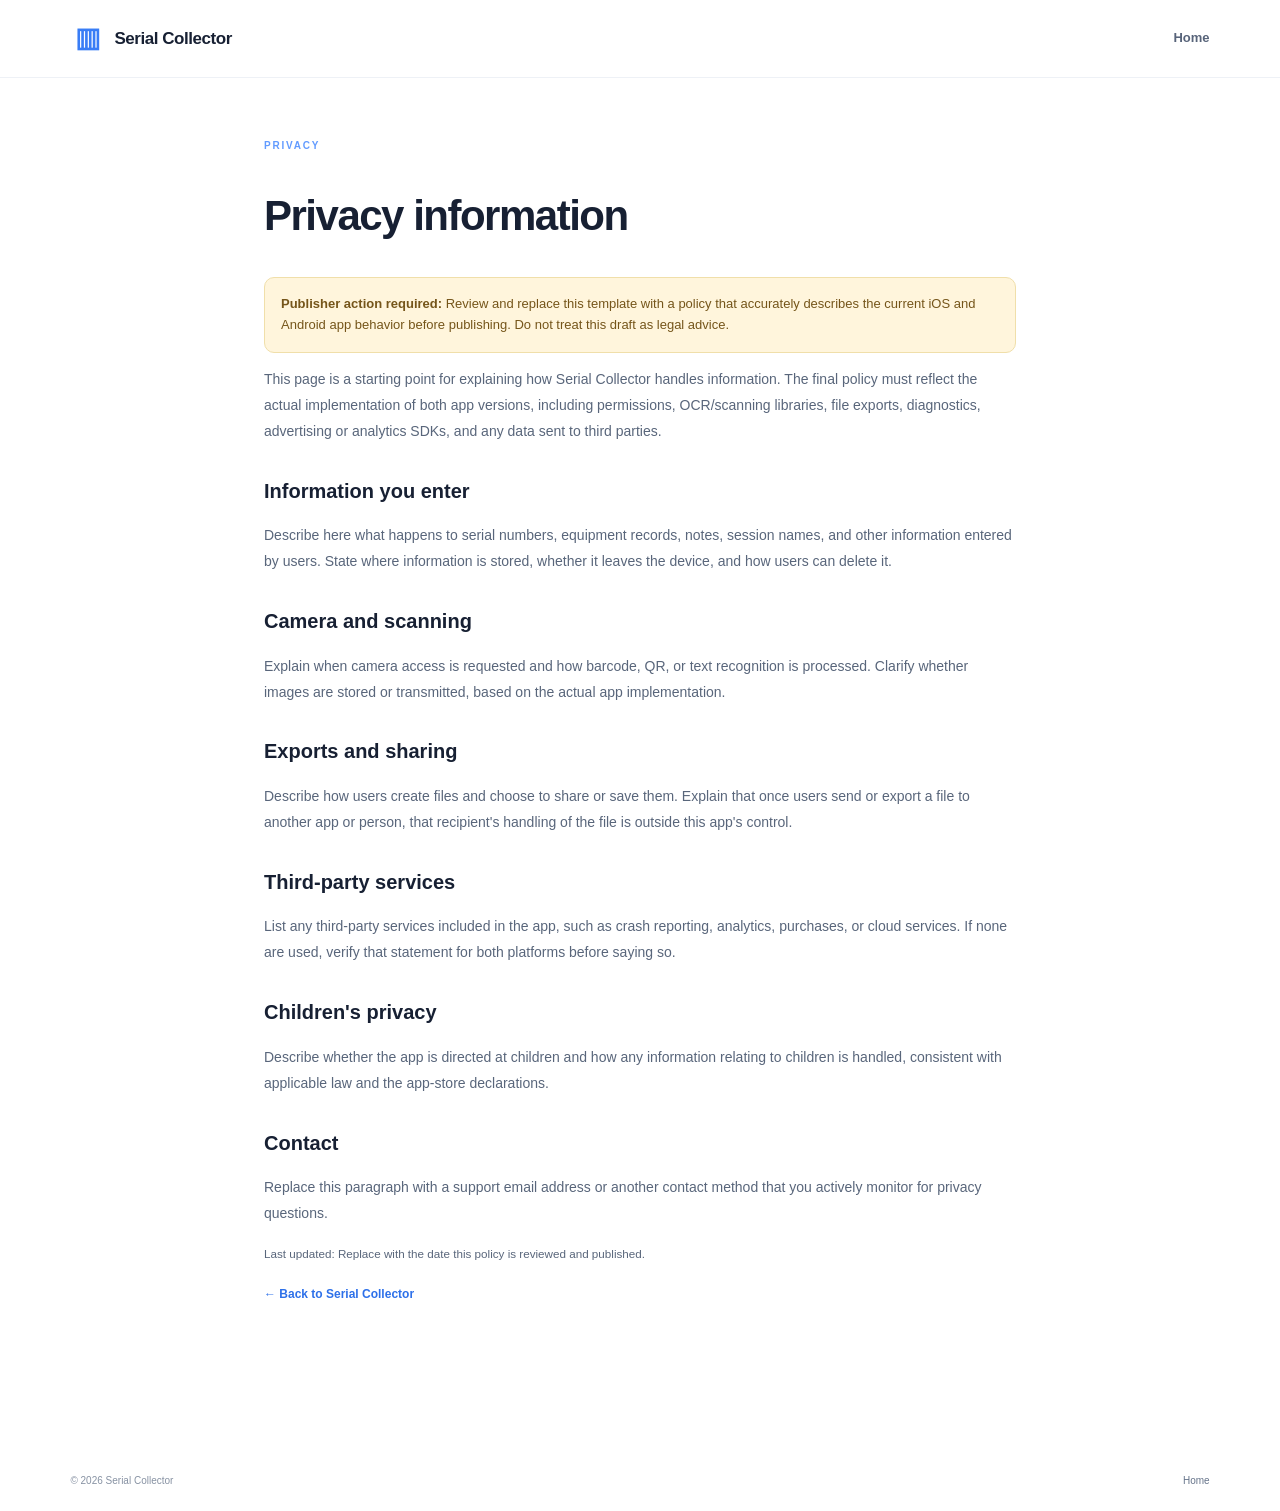
==== privacy.html @ 61e74a2b "Add files via upload" ====
<!doctype html>
<html lang="en">
<head>
  <meta charset="utf-8">
  <meta name="viewport" content="width=device-width, initial-scale=1">
  <title>Privacy Information — Serial Collector</title>
  <meta name="description" content="Privacy information for Serial Collector.">
  <link rel="stylesheet" href="styles.css">
  <style>.privacy-page{max-width:800px;margin:60px auto;padding:0 24px 70px}.privacy-page h1{font-size:42px;letter-spacing:-1.5px}.privacy-page h2{margin-top:30px;font-size:20px}.privacy-page p,.privacy-page li{color:#59667b;font-size:14px;line-height:1.85}.notice{padding:16px;background:#fff5dc;border:1px solid #f0dfaa;border-radius:10px;color:#75551a;font-size:13px}</style>
</head>
<body>
  <header class="site-header"><a class="brand" href="index.html"><span class="brand-mark">▥</span><span>Serial Collector</span></a><nav><a href="index.html">Home</a></nav></header>
  <main class="privacy-page">
    <div class="eyebrow">PRIVACY</div>
    <h1>Privacy information</h1>
    <div class="notice"><strong>Publisher action required:</strong> Review and replace this template with a policy that accurately describes the current iOS and Android app behavior before publishing. Do not treat this draft as legal advice.</div>
    <p>This page is a starting point for explaining how Serial Collector handles information. The final policy must reflect the actual implementation of both app versions, including permissions, OCR/scanning libraries, file exports, diagnostics, advertising or analytics SDKs, and any data sent to third parties.</p>
    <h2>Information you enter</h2>
    <p>Describe here what happens to serial numbers, equipment records, notes, session names, and other information entered by users. State where information is stored, whether it leaves the device, and how users can delete it.</p>
    <h2>Camera and scanning</h2>
    <p>Explain when camera access is requested and how barcode, QR, or text recognition is processed. Clarify whether images are stored or transmitted, based on the actual app implementation.</p>
    <h2>Exports and sharing</h2>
    <p>Describe how users create files and choose to share or save them. Explain that once users send or export a file to another app or person, that recipient's handling of the file is outside this app's control.</p>
    <h2>Third-party services</h2>
    <p>List any third-party services included in the app, such as crash reporting, analytics, purchases, or cloud services. If none are used, verify that statement for both platforms before saying so.</p>
    <h2>Children's privacy</h2>
    <p>Describe whether the app is directed at children and how any information relating to children is handled, consistent with applicable law and the app-store declarations.</p>
    <h2>Contact</h2>
    <p>Replace this paragraph with a support email address or another contact method that you actively monitor for privacy questions.</p>
    <p><small>Last updated: Replace with the date this policy is reviewed and published.</small></p>
    <p><a class="text-link" href="index.html">← Back to Serial Collector</a></p>
  </main>
  <footer class="site-footer"><span>© <span id="year"></span> Serial Collector</span><a href="index.html">Home</a></footer>
  <script>document.getElementById("year").textContent=new Date().getFullYear();</script>
</body>
</html>
---- styles.css ----
:root{--navy:#0b1220;--navy2:#111d31;--blue:#4b8bff;--cyan:#7bd9ff;--text:#172033;--muted:#68758b;--line:#e6ebf2;--bg:#fff;--soft:#f5f8fc;--green:#2ebd86}*{box-sizing:border-box}html{scroll-behavior:smooth;scroll-padding-top:90px}body{margin:0;font-family:Inter,-apple-system,BlinkMacSystemFont,"Segoe UI",Roboto,Helvetica,Arial,sans-serif;color:var(--text);background:var(--bg);line-height:1.6;-webkit-font-smoothing:antialiased}a{color:inherit;text-decoration:none}.site-header{height:78px;display:flex;align-items:center;justify-content:space-between;padding:0 max(5.5%,calc((100% - 1200px)/2));border-bottom:1px solid #eef1f6;background:#fff}.brand{display:flex;align-items:center;gap:10px;font-weight:800;letter-spacing:-.45px;font-size:17px}.brand-mark{width:34px;height:34px;color:#397df6;display:inline-flex;align-items:center;justify-content:center;font-size:27px}.brand-mark svg{width:100%;height:100%}nav{display:flex;align-items:center;gap:32px;font-size:13px;font-weight:650;color:#58647a}nav a:hover,.site-footer a:hover{color:#397df6}.nav-cta{background:#eef4ff;color:#245bc4;padding:10px 15px;border-radius:9px}.hero{background:radial-gradient(ellipse at 77% 44%,#1d3e69 0,transparent 34%),linear-gradient(118deg,#0a1221 0%,#101e34 70%,#102a45 100%);color:white;min-height:580px;padding:82px max(5.5%,calc((100% - 1200px)/2)) 72px;display:grid;grid-template-columns:1.03fr .97fr;align-items:center;gap:38px;overflow:hidden}.hero-copy{max-width:590px;position:relative;z-index:1}.eyebrow{font-size:10px;letter-spacing:1.8px;font-weight:800;color:#629bff;display:flex;align-items:center;gap:9px}.hero .eyebrow{color:#9dbfff}.eyebrow-dot{width:7px;height:7px;border-radius:50%;background:#63a0ff;box-shadow:0 0 14px #63a0ff}.hero h1{font-size:clamp(44px,5.4vw,70px);letter-spacing:-3.7px;line-height:1.03;margin:23px 0 22px;font-weight:820}.hero h1 span,.section-heading h2 span,.workflow-copy h2 span,.final-cta h2 span{color:#72baff}.hero-lede{max-width:500px;color:#bdc9dc;font-size:16px;line-height:1.85;margin:0 0 27px}.store-buttons{display:flex;gap:12px;flex-wrap:wrap}.store-button{display:flex;align-items:center;gap:11px;min-width:166px;padding:10px 17px;border:1px solid #ffffff3b;border-radius:10px;background:#ffffff0d;transition:transform .2s,background .2s}.store-button:hover{transform:translateY(-2px);background:#ffffff19}.store-button svg{width:27px;height:27px;flex-shrink:0}.store-button span:not(.store-letter):not(.play-triangle){display:flex;flex-direction:column;line-height:1.35}.store-button small{font-size:9px;letter-spacing:.3px;color:#d4deed}.store-button strong{font-size:16px;color:#fff;font-weight:700}.trust-row{display:flex;gap:19px;flex-wrap:wrap;margin-top:25px;font-size:11px;color:#d4deed}.trust-row i{font-style:normal;color:#6ee2b4;font-weight:900;margin-right:5px}.fine-print{font-size:10px;color:#8392a9;margin-top:9px}.hero-visual{position:relative;min-height:420px;display:flex;align-items:center;justify-content:center}.visual-glow{position:absolute;width:340px;height:340px;border-radius:50%;background:#2b71dc24;filter:blur(18px)}.phone{width:254px;min-height:440px;border:7px solid #263449;border-radius:35px;background:#f6f8fc;box-shadow:0 32px 80px #0007;position:relative;z-index:1;transform:rotate(2deg);overflow:hidden;color:#172033}.phone-top{height:26px;padding:5px 14px 0;display:flex;justify-content:space-between;font-size:9px;font-weight:800;background:#f6f8fc}.phone-status{letter-spacing:2px}.app-screen{padding:8px 13px 0}.app-title-row{display:flex;align-items:center;gap:7px;margin:6px 0 13px}.tiny-mark{background:#276cf1;color:white;border-radius:8px;width:27px;height:27px;display:grid;place-items:center;font-size:17px}.app-title-row div{display:flex;flex-direction:column;flex:1}.app-title-row b{font-size:11px}.app-title-row small,.session-sub{font-size:8px;color:#8a96a8}.round-menu{font-size:12px;color:#7b8798}.session-card{background:linear-gradient(130deg,#1769e9,#4e9aff);border-radius:12px;color:white;padding:12px;margin-bottom:15px;box-shadow:0 7px 16px #1769e926}.session-label{display:block;font-size:7px;letter-spacing:1px;opacity:.8}.session-card>b{display:block;font-size:14px;margin-top:3px}.session-sub{color:#e0ebff}.progress-line{height:4px;border-radius:5px;background:#ffffff4a;margin:11px 0 5px}.progress-line span{display:block;width:72%;height:100%;background:#fff;border-radius:5px}.session-card>small{font-size:8px}.record-heading{display:flex;justify-content:space-between;font-size:10px;margin-bottom:7px}.record-heading span{font-size:8px;color:#3479e9}.record{display:flex;align-items:center;gap:7px;padding:9px 0;border-bottom:1px solid #e7ebf2}.device-icon{width:29px;height:29px;border-radius:8px;background:#e9f0ff;color:#397df6;display:grid;place-items:center;font-size:16px}.record div{display:flex;flex-direction:column;flex:1}.record b{font-size:9px}.record small{font-size:7px;color:#8490a1}.status{font-size:7px;padding:3px 5px;border-radius:5px}.good{background:#e1f8ed;color:#16885d}.check{background:#fff0d9;color:#a56a12}.scan-button{display:flex;align-items:center;justify-content:center;gap:8px;background:#286ff0;color:white;padding:9px;border-radius:9px;margin-top:13px;font-size:9px;font-weight:700}.scan-button span{font-size:16px}.tab-bar{display:flex;justify-content:space-around;padding:12px 0 7px;color:#8b96a8;font-size:14px}.tab-bar>span{display:flex;align-items:center;flex-direction:column;gap:2px}.tab-bar small{font-size:7px}.tab-bar .selected{color:#2c70ed}.floating-tag{position:absolute;z-index:2;display:flex;align-items:center;gap:9px;background:#fff;color:#1c2940;padding:11px 14px;border-radius:12px;box-shadow:0 14px 35px #0003;font-size:10px}.tag-top{top:53px;right:-2px}.tag-bottom{bottom:42px;left:-6px}.mini-check{width:23px;height:23px;display:grid;place-items:center;background:#dcf9ec;color:#15966a;border-radius:7px;font-weight:900}.excel-icon{display:grid;place-items:center;width:29px;height:31px;border-radius:5px;background:#187c50;color:white;font-weight:900;font-size:13px}.tag-bottom>span:last-child{display:flex;flex-direction:column}.tag-bottom small{color:#8a96a8;font-size:8px}.proof-strip{display:grid;grid-template-columns:repeat(4,1fr);gap:15px;max-width:1120px;margin:-1px auto 0;padding:28px 22px;border-bottom:1px solid var(--line)}.proof-strip>div{display:flex;align-items:center;gap:12px;justify-content:center}.proof-icon{width:39px;height:39px;display:grid;place-items:center;border-radius:11px;background:#eef4ff;color:#397df6;font-size:21px}.proof-strip b,.proof-strip small{display:block}.proof-strip b{font-size:12px}.proof-strip small{font-size:10px;color:var(--muted);margin-top:2px}.section{padding:95px 24px}.features-section{max-width:1200px;margin:auto}.section-heading{text-align:center;max-width:650px;margin:0 auto 42px}.section-heading .eyebrow{justify-content:center}.section-heading h2,.workflow-copy h2,.final-cta h2{font-size:clamp(34px,4vw,49px);line-height:1.12;letter-spacing:-2px;margin:17px 0}.section-heading h2 span,.workflow-copy h2 span{color:#397df6}.section-heading p,.workflow-copy>p,.final-cta>p{font-size:14px;color:var(--muted);line-height:1.85}.feature-grid{display:grid;grid-template-columns:repeat(3,1fr);gap:18px}.feature-card{border:1px solid var(--line);border-radius:16px;padding:28px 27px 22px;min-height:235px;background:#fff;transition:transform .2s,box-shadow .2s}.feature-card:hover{transform:translateY(-4px);box-shadow:0 16px 35px #13264b0c}.feature-icon{width:46px;height:46px;display:grid;place-items:center;border-radius:13px;font-size:24px}.feature-icon.blue{background:#eaf1ff;color:#3677f6}.feature-icon.violet{background:#f0ebff;color:#8562e9}.feature-icon.green{background:#e2f8ef;color:#20a875}.feature-card h3{font-size:17px;margin:19px 0 8px;letter-spacing:-.4px}.feature-card p{font-size:12px;color:var(--muted);line-height:1.8;margin:0 0 24px}.feature-number{font-size:9px;letter-spacing:1.3px;font-weight:800;color:#9aa5b6}.workflow-section{background:var(--soft);padding:90px max(6%,calc((100% - 1100px)/2));display:grid;grid-template-columns:.9fr 1.1fr;align-items:center;gap:70px}.workflow-copy h2{margin-bottom:17px}.workflow-copy>p{max-width:420px}.workflow-copy ul{list-style:none;padding:0;margin:24px 0;display:grid;gap:12px;font-size:12px;color:#39465b}.workflow-copy li span{display:inline-grid;place-items:center;background:#dff8ed;color:#1c9c70;border-radius:50%;width:20px;height:20px;margin-right:9px;font-size:11px;font-weight:900}.text-link{font-size:12px;font-weight:800;color:#2d70e9}.text-link span{margin-left:6px}.workflow-panel{background:white;border:1px solid #e3eaf4;border-radius:18px;padding:22px;box-shadow:0 20px 50px #19365b0b}.panel-top{display:flex;gap:5px;align-items:center;margin-bottom:24px}.panel-dot{width:7px;height:7px;border-radius:50%;background:#d5dce7}.panel-caption{margin-left:auto;font-size:8px;letter-spacing:1.1px;color:#a0aabb;font-weight:800}.summary-title{font-size:14px;font-weight:800;display:flex;align-items:center;justify-content:space-between}.summary-badge{font-size:7px;letter-spacing:.7px;padding:5px 7px;border-radius:5px;color:#2473df;background:#eaf2ff}.summary-metrics{display:grid;grid-template-columns:repeat(3,1fr);gap:10px;margin:18px 0}.summary-metrics>div{background:#f6f8fc;padding:12px;border-radius:9px}.summary-metrics small,.summary-metrics b{display:block}.summary-metrics small{font-size:9px;color:#8490a2}.summary-metrics b{font-size:22px;letter-spacing:-.8px;margin-top:4px}.summary-divider{height:1px;background:#edf0f5;margin:18px 0}.summary-row{display:flex;align-items:center;gap:10px;margin:16px 0}.summary-symbol{width:29px;height:29px;border-radius:8px;background:#edf3ff;color:#397df6;display:grid;place-items:center}.summary-row>span:nth-child(2){display:flex;flex-direction:column;flex:1}.summary-row b{font-size:10px}.summary-row small{font-size:8px;color:#929daf}.summary-bar{height:5px;width:70px;border-radius:5px;background:#edf0f5}.summary-bar i{height:100%;display:block;background:#4c8bfa;border-radius:5px}.export-note{display:flex;align-items:center;gap:10px;margin-top:23px;padding:13px;background:#f6f8fc;border:1px solid #edf0f5;border-radius:10px}.export-file{background:#1b8b5d;color:white;padding:7px 6px;font-size:8px;font-weight:900;border-radius:4px}.export-note>span:nth-child(2){display:flex;flex-direction:column;flex:1}.export-note b{font-size:10px}.export-note small{font-size:8px;color:#8b97a8}.export-arrow{color:#377bf0}.illustration-note{font-size:9px;text-align:right;color:#a0a9b7;margin:10px 0 0}.privacy-section{max-width:1100px;margin:55px auto;padding:25px 28px;display:flex;align-items:center;gap:19px;border:1px solid var(--line);border-radius:15px}.privacy-symbol{width:45px;height:45px;flex-shrink:0;border-radius:13px;background:#eaf2ff;color:#3477f5;display:grid;place-items:center;font-size:25px}.privacy-section h3{font-size:14px;margin:0 0 4px}.privacy-section p{font-size:11px;color:var(--muted);margin:0;line-height:1.7}.privacy-link{font-size:10px;font-weight:800;color:#3477f5;white-space:nowrap;margin-left:auto}.final-cta{background:linear-gradient(120deg,#0b1425,#102849);text-align:center;color:white;padding:75px 20px 80px}.final-cta .eyebrow{justify-content:center}.final-cta h2{font-size:clamp(35px,4vw,48px)}.final-cta>p{color:#b5c4d9;margin:0 auto 25px}.centered{justify-content:center}.store-letter{font-size:26px;color:white}.play-triangle{font-size:22px;color:#43cf92}.site-footer{display:flex;align-items:center;justify-content:space-between;gap:18px;padding:22px max(5.5%,calc((100% - 1200px)/2));font-size:10px;color:#8792a3}.footer-brand{font-size:13px;color:#1d2a40}.footer-brand .brand-mark{font-size:23px;width:27px;height:27px}.site-footer>div{display:flex;gap:18px}.site-footer a{color:#66748a}
@media(max-width:850px){.hero{grid-template-columns:1fr;gap:10px;padding-top:65px;text-align:center}.hero-copy{margin:auto}.hero .eyebrow,.trust-row{justify-content:center}.hero-lede{margin-left:auto;margin-right:auto}.store-buttons{justify-content:center}.hero-visual{min-height:455px;margin-top:5px}.tag-top{right:calc(50% - 190px)}.tag-bottom{left:calc(50% - 185px)}.proof-strip{grid-template-columns:repeat(2,1fr);max-width:620px;row-gap:23px}.workflow-section{grid-template-columns:1fr;gap:35px}.workflow-copy{max-width:600px;margin:auto}.workflow-panel{width:100%;max-width:600px;margin:auto}.privacy-section{margin:35px 20px}.feature-grid{gap:12px}.feature-card{padding:23px 19px}}@media(max-width:560px){.site-header{height:66px;padding:0 18px}.brand{font-size:15px}nav{gap:14px;font-size:11px}nav>a:first-child,nav>a:nth-child(2){display:none}.nav-cta{padding:9px 11px}.hero{padding:52px 20px 42px}.hero h1{font-size:49px;letter-spacing:-2.7px}.hero-lede{font-size:14px}.store-buttons{gap:9px}.store-button{min-width:145px;padding:9px 11px;gap:8px}.store-button strong{font-size:14px}.store-button svg{width:23px;height:23px}.trust-row{gap:10px;font-size:10px}.hero-visual{transform:scale(.92);margin:-5px -15px -15px;min-height:430px}.tag-top{right:calc(50% - 185px)}.tag-bottom{left:calc(50% - 180px)}.proof-strip{padding:24px 16px;gap:18px 10px}.proof-strip>div{justify-content:flex-start;gap:8px}.proof-icon{width:33px;height:33px;flex-shrink:0}.proof-strip b{font-size:10px}.proof-strip small{font-size:9px}.section{padding:68px 18px}.section-heading h2,.workflow-copy h2{font-size:37px}.feature-grid{grid-template-columns:1fr}.feature-card{min-height:auto}.workflow-section{padding:65px 20px}.workflow-panel{padding:16px}.summary-metrics{gap:6px}.summary-metrics>div{padding:9px}.summary-metrics small{font-size:8px}.summary-metrics b{font-size:19px}.summary-row{gap:7px}.summary-bar{width:50px}.privacy-section{padding:20px;align-items:flex-start;flex-wrap:wrap}.privacy-section>div:nth-child(2){flex:1;min-width:180px}.privacy-link{margin-left:64px}.final-cta{padding:60px 16px}.final-cta h2{font-size:38px}.site-footer{padding:20px;flex-wrap:wrap;justify-content:center;text-align:center}.site-footer>span{order:3;width:100%}}
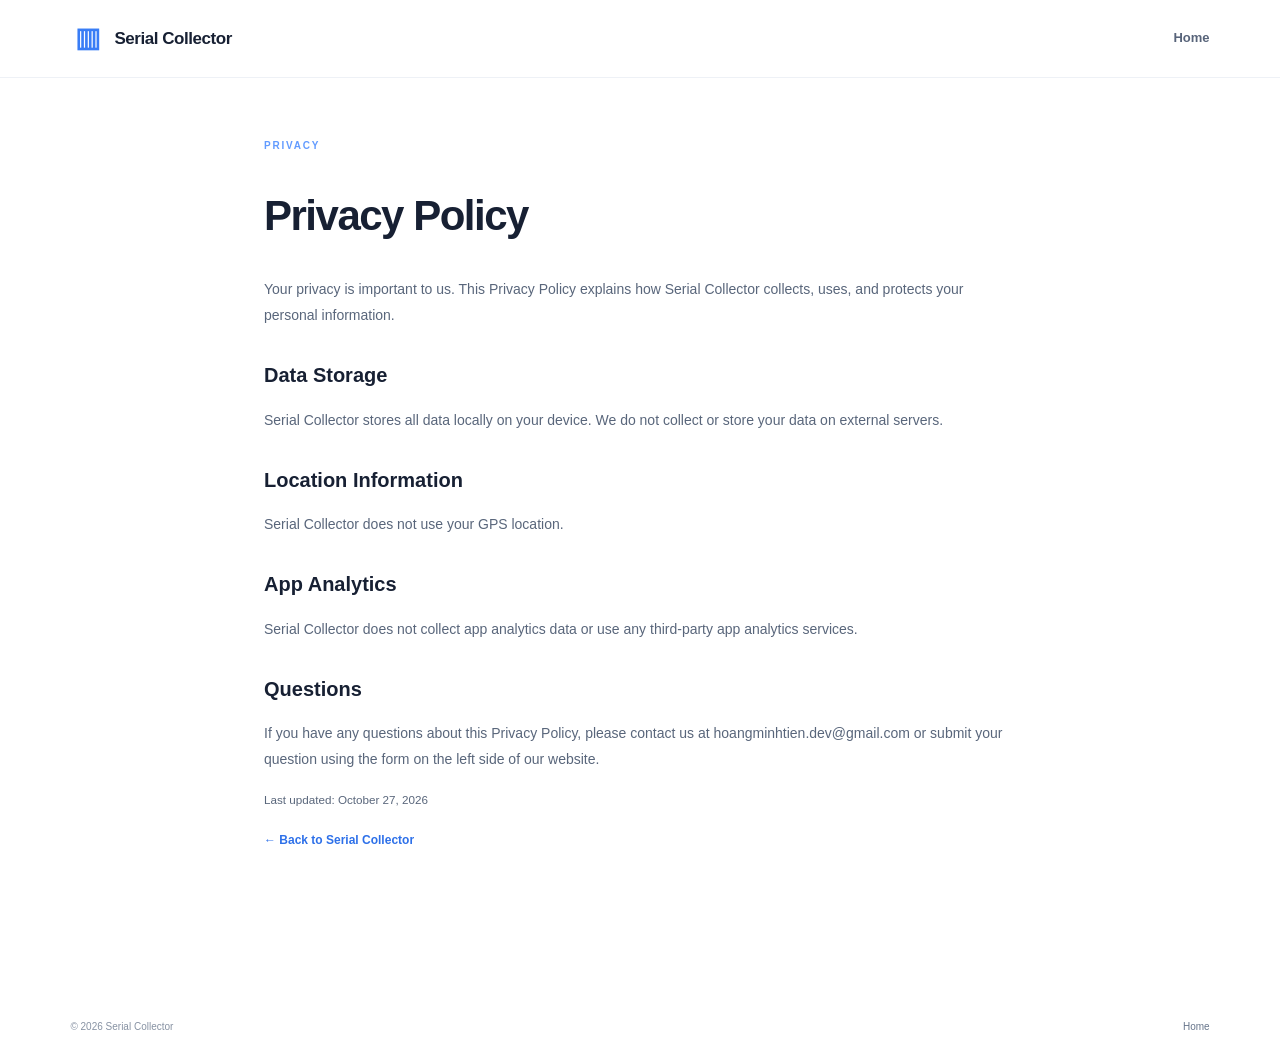
==== commit 1e464628: "Update privacy.html" ====
--- a/privacy.html
+++ b/privacy.html
@@ -3,34 +3,47 @@
 <head>
   <meta charset="utf-8">
   <meta name="viewport" content="width=device-width, initial-scale=1">
-  <title>Privacy Information — Serial Collector</title>
-  <meta name="description" content="Privacy information for Serial Collector.">
+  <title>Privacy Policy — Serial Collector</title>
+  <meta name="description" content="Read the Serial Collector Privacy Policy, including information about local data storage, location information, and app analytics.">
   <link rel="stylesheet" href="styles.css">
-  <style>.privacy-page{max-width:800px;margin:60px auto;padding:0 24px 70px}.privacy-page h1{font-size:42px;letter-spacing:-1.5px}.privacy-page h2{margin-top:30px;font-size:20px}.privacy-page p,.privacy-page li{color:#59667b;font-size:14px;line-height:1.85}.notice{padding:16px;background:#fff5dc;border:1px solid #f0dfaa;border-radius:10px;color:#75551a;font-size:13px}</style>
+  <style>
+    .privacy-page{max-width:800px;margin:60px auto;padding:0 24px 70px}
+    .privacy-page h1{font-size:42px;letter-spacing:-1.5px}
+    .privacy-page h2{margin-top:30px;font-size:20px}
+    .privacy-page p,.privacy-page li{color:#59667b;font-size:14px;line-height:1.85}
+  </style>
 </head>
 <body>
-  <header class="site-header"><a class="brand" href="index.html"><span class="brand-mark">▥</span><span>Serial Collector</span></a><nav><a href="index.html">Home</a></nav></header>
+  <header class="site-header">
+    <a class="brand" href="index.html"><span class="brand-mark">▥</span><span>Serial Collector</span></a>
+    <nav><a href="index.html">Home</a></nav>
+  </header>
+
   <main class="privacy-page">
     <div class="eyebrow">PRIVACY</div>
-    <h1>Privacy information</h1>
-    <div class="notice"><strong>Publisher action required:</strong> Review and replace this template with a policy that accurately describes the current iOS and Android app behavior before publishing. Do not treat this draft as legal advice.</div>
-    <p>This page is a starting point for explaining how Serial Collector handles information. The final policy must reflect the actual implementation of both app versions, including permissions, OCR/scanning libraries, file exports, diagnostics, advertising or analytics SDKs, and any data sent to third parties.</p>
-    <h2>Information you enter</h2>
-    <p>Describe here what happens to serial numbers, equipment records, notes, session names, and other information entered by users. State where information is stored, whether it leaves the device, and how users can delete it.</p>
-    <h2>Camera and scanning</h2>
-    <p>Explain when camera access is requested and how barcode, QR, or text recognition is processed. Clarify whether images are stored or transmitted, based on the actual app implementation.</p>
-    <h2>Exports and sharing</h2>
-    <p>Describe how users create files and choose to share or save them. Explain that once users send or export a file to another app or person, that recipient's handling of the file is outside this app's control.</p>
-    <h2>Third-party services</h2>
-    <p>List any third-party services included in the app, such as crash reporting, analytics, purchases, or cloud services. If none are used, verify that statement for both platforms before saying so.</p>
-    <h2>Children's privacy</h2>
-    <p>Describe whether the app is directed at children and how any information relating to children is handled, consistent with applicable law and the app-store declarations.</p>
-    <h2>Contact</h2>
-    <p>Replace this paragraph with a support email address or another contact method that you actively monitor for privacy questions.</p>
-    <p><small>Last updated: Replace with the date this policy is reviewed and published.</small></p>
+    <h1>Privacy Policy</h1>
+    <p>Your privacy is important to us. This Privacy Policy explains how Serial Collector collects, uses, and protects your personal information.</p>
+
+    <h2>Data Storage</h2>
+    <p>Serial Collector stores all data locally on your device. We do not collect or store your data on external servers.</p>
+
+    <h2>Location Information</h2>
+    <p>Serial Collector does not use your GPS location.</p>
+
+    <h2>App Analytics</h2>
+    <p>Serial Collector does not collect app analytics data or use any third-party app analytics services.</p>
+
+    <h2>Questions</h2>
+    <p>If you have any questions about this Privacy Policy, please contact us at <a href="mailto:hoangminhtien.dev@gmail.com">hoangminhtien.dev@gmail.com</a> or submit your question using the form on the left side of our website.</p>
+
+    <p><small>Last updated: October 27, 2026</small></p>
     <p><a class="text-link" href="index.html">← Back to Serial Collector</a></p>
   </main>
-  <footer class="site-footer"><span>© <span id="year"></span> Serial Collector</span><a href="index.html">Home</a></footer>
+
+  <footer class="site-footer">
+    <span>© <span id="year"></span> Serial Collector</span>
+    <a href="index.html">Home</a>
+  </footer>
   <script>document.getElementById("year").textContent=new Date().getFullYear();</script>
 </body>
 </html>
